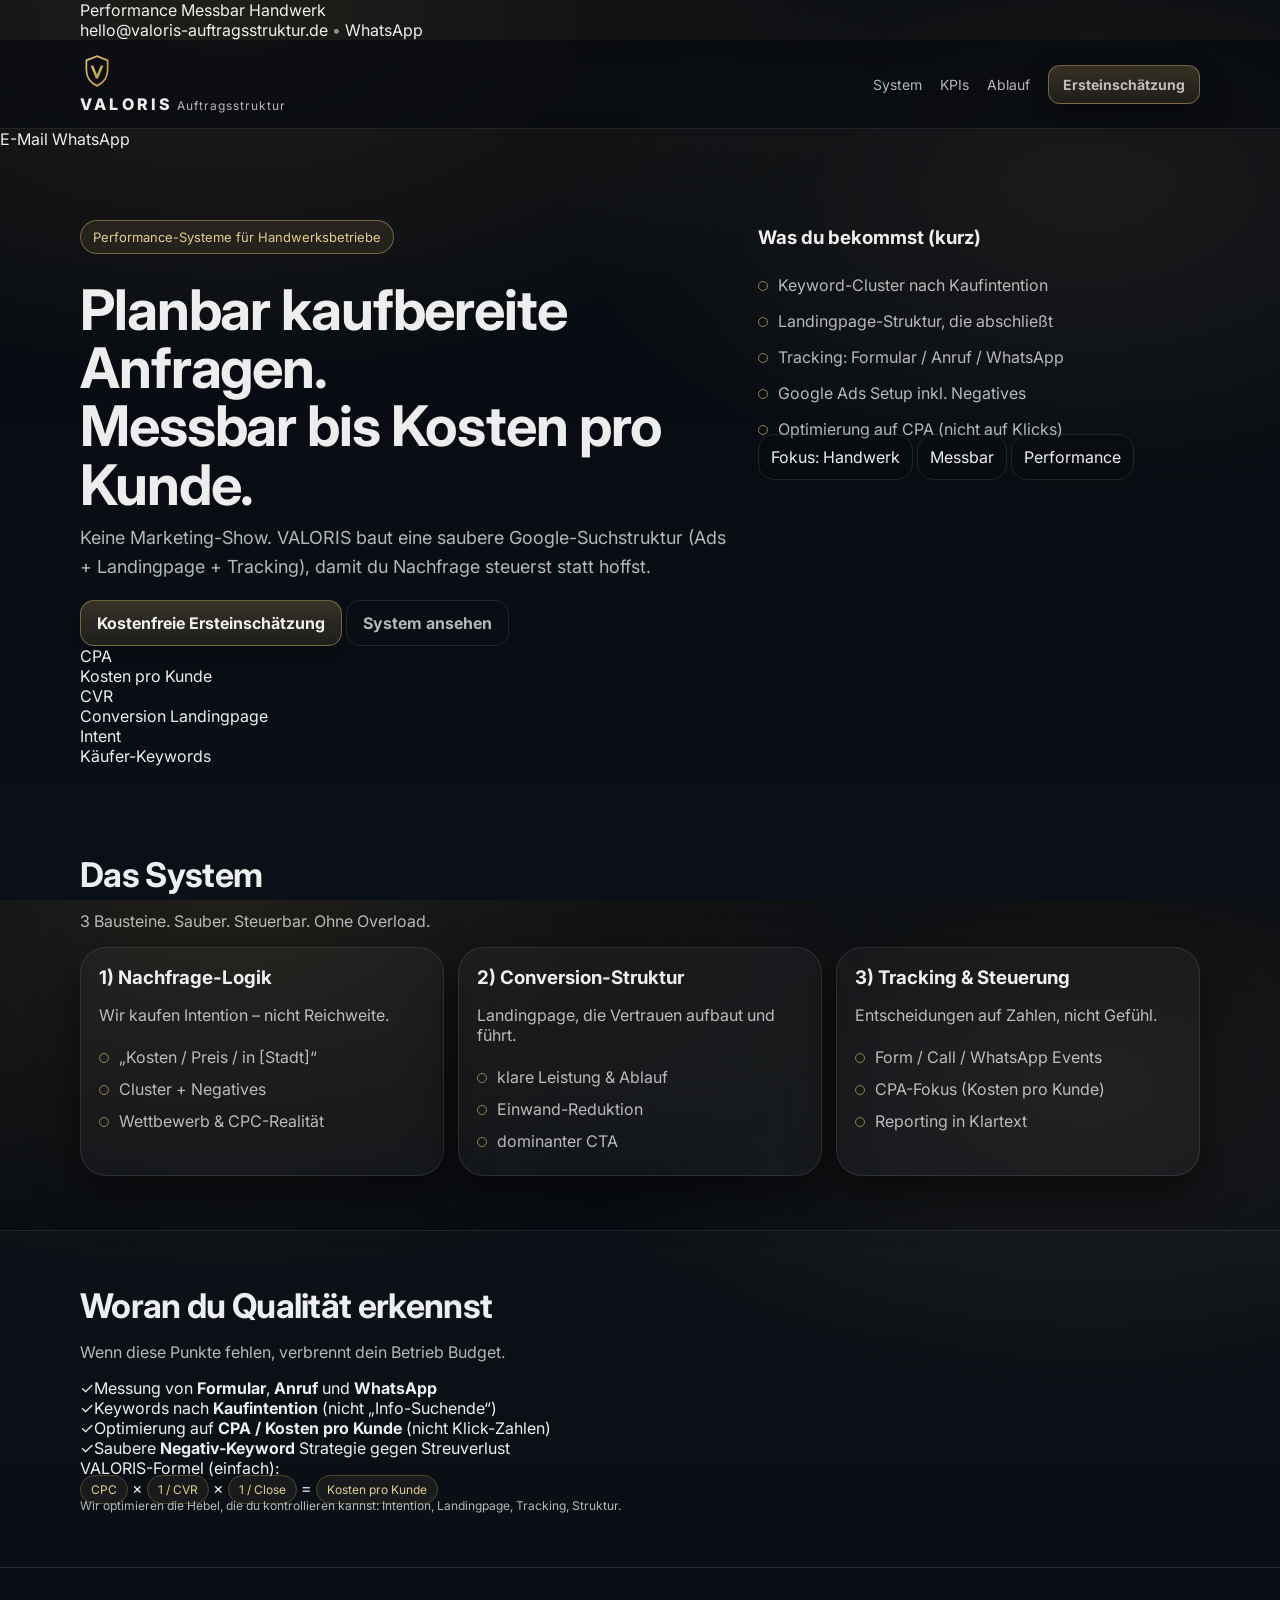
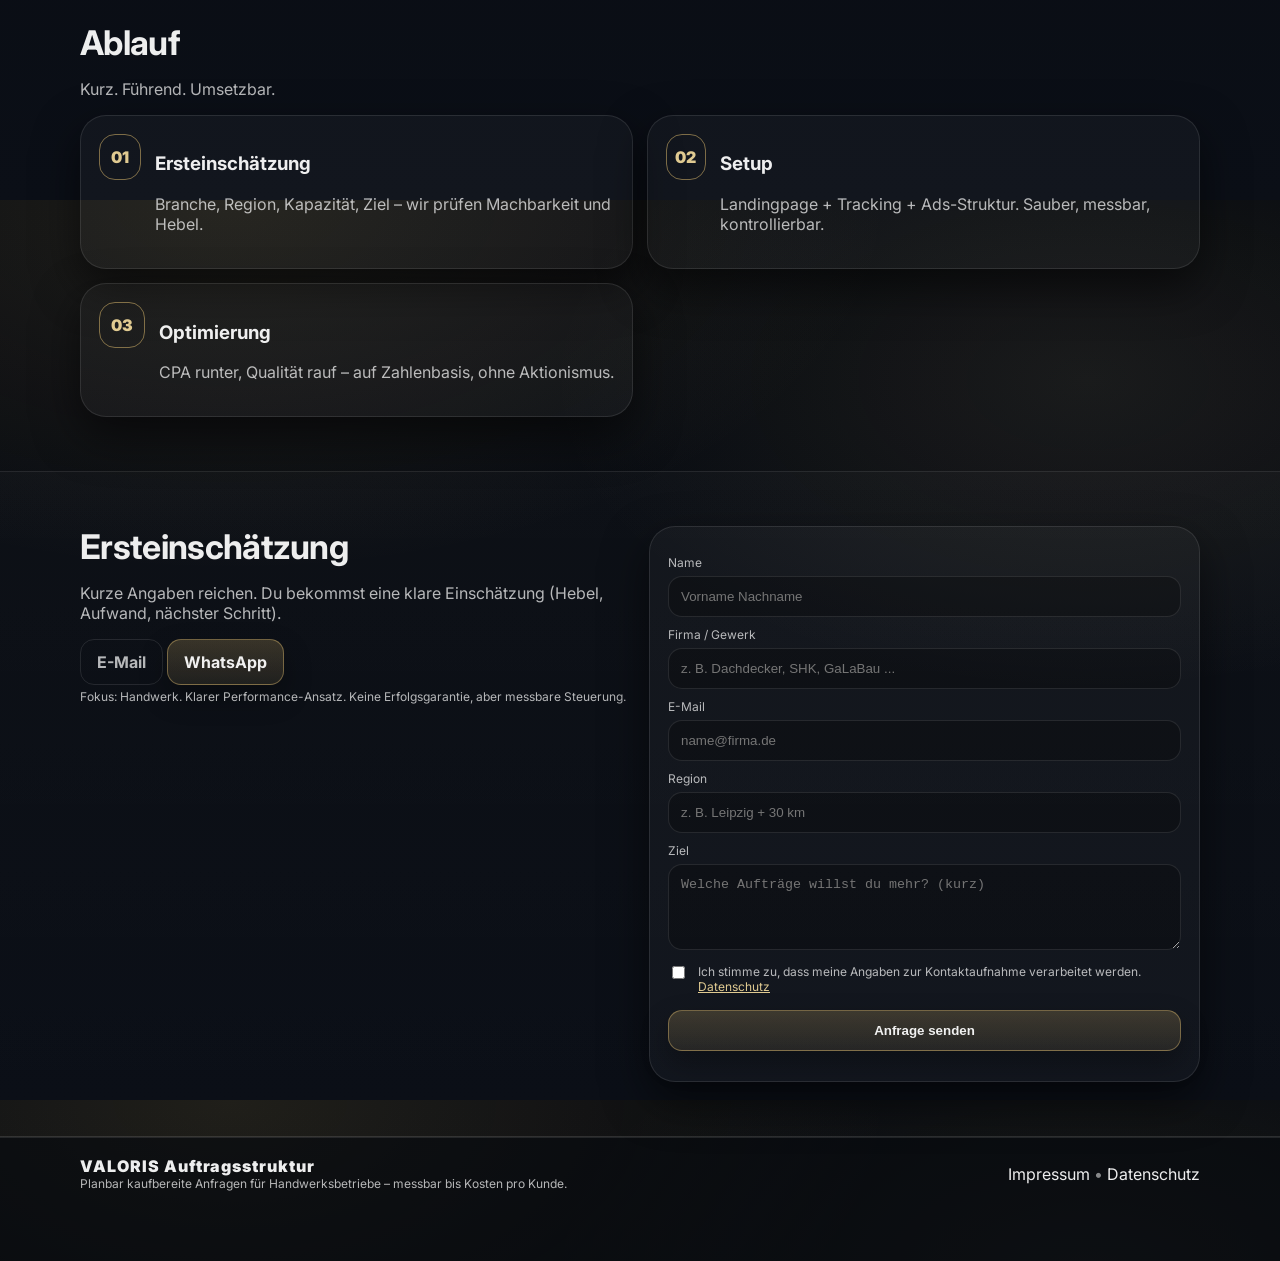
==== index.html @ c8e7df6e "Update index.html" ====
<!doctype html>
<html lang="de">
<head>
  <meta charset="utf-8" />
  <meta name="viewport" content="width=device-width,initial-scale=1" />

  <title>VALORIS Auftragsstruktur | Planbar kaufbereite Anfragen für Handwerksbetriebe</title>
  <meta name="description" content="VALORIS baut Performance-Systeme für Handwerksbetriebe: kaufbereite Anfragen planbar über Google-Suche – messbar bis Kosten pro Kunde." />

  <meta property="og:title" content="VALORIS Auftragsstruktur" />
  <meta property="og:description" content="Planbar kaufbereite Anfragen für Handwerksbetriebe – messbar bis Kosten pro Kunde." />
  <meta property="og:type" content="website" />

  <link rel="preconnect" href="https://fonts.googleapis.com">
  <link rel="preconnect" href="https://fonts.gstatic.com" crossorigin>
  <link href="https://fonts.googleapis.com/css2?family=Inter:wght@300;400;500;600;700;800&display=swap" rel="stylesheet">
  <link rel="stylesheet" href="styles.css" />
</head>

<body>
  <!-- Topline (minimal, seriös) -->
  <div class="topline">
    <div class="container topline__inner">
      <div class="topline__left">
        <span class="pill">Performance</span>
        <span class="pill">Messbar</span>
        <span class="pill">Handwerk</span>
      </div>
      <div class="topline__right">
        <a class="link" href="mailto:hello@valoris-auftragsstruktur.de">hello@valoris-auftragsstruktur.de</a>
        <span class="sep">•</span>
        <a class="link" href="https://wa.me/49DEINENUMMER?text=Hallo%20VALORIS%2C%20ich%20m%C3%B6chte%20eine%20kurze%20Performance-Ersteinsch%C3%A4tzung." target="_blank" rel="noopener">WhatsApp</a>
      </div>
    </div>
  </div>

  <!-- Header -->
  <header class="header">
    <div class="container header__inner">
      <a class="brand" href="#top" aria-label="Start">
        <span class="brand__logo" aria-hidden="true">
          <!-- Inline SVG Logo (Shield + V) -->
          <svg width="34" height="34" viewBox="0 0 64 64" role="img" aria-label="VALORIS">
            <defs>
              <linearGradient id="g" x1="0" y1="0" x2="1" y2="1">
                <stop offset="0" stop-color="#E0C27A"/>
                <stop offset="1" stop-color="#B9943F"/>
              </linearGradient>
            </defs>
            <path d="M32 4 52 12v18c0 14-8 24-20 30C20 54 12 44 12 30V12L32 4z" fill="none" stroke="url(#g)" stroke-width="3.2"/>
            <path d="M20 22l10 24h4l10-24h-5l-7 17-7-17h-5z" fill="url(#g)"/>
          </svg>
        </span>
        <span class="brand__text">
          <span class="brand__name">VALORIS</span>
          <span class="brand__sub">Auftragsstruktur</span>
        </span>
      </a>

      <nav class="nav" aria-label="Hauptnavigation">
        <a href="#system">System</a>
        <a href="#kpis">KPIs</a>
        <a href="#ablauf">Ablauf</a>
        <a href="#kontakt" class="btn btn--small">Ersteinschätzung</a>
      </nav>

      <button class="burger" aria-label="Menü öffnen" aria-expanded="false">
        <span></span><span></span><span></span>
      </button>
    </div>

    <div class="mobile-nav" hidden>
      <a href="#system">System</a>
      <a href="#kpis">KPIs</a>
      <a href="#ablauf">Ablauf</a>
      <a href="#kontakt">Ersteinschätzung</a>
    </div>
  </header>

  <!-- Sticky CTA (mobile) -->
  <div class="sticky">
    <a class="sticky__btn sticky__btn--ghost" href="mailto:hello@valoris-auftragsstruktur.de">E-Mail</a>
    <a class="sticky__btn" href="https://wa.me/49DEINENUMMER?text=Hallo%20VALORIS%2C%20ich%20m%C3%B6chte%20eine%20kurze%20Performance-Ersteinsch%C3%A4tzung." target="_blank" rel="noopener">WhatsApp</a>
  </div>

  <main id="top">
    <!-- HERO (kurz, dominant) -->
    <section class="hero">
      <div class="container hero__grid">
        <div class="hero__left">
          <p class="badge">Performance-Systeme für Handwerksbetriebe</p>
          <h1>Planbar kaufbereite Anfragen.<br><span class="h1-accent">Messbar bis Kosten pro Kunde.</span></h1>
          <p class="lead">
            Keine Marketing-Show. VALORIS baut eine saubere Google-Suchstruktur (Ads + Landingpage + Tracking),
            damit du Nachfrage steuerst statt hoffst.
          </p>

          <div class="cta">
            <a class="btn" href="#kontakt">Kostenfreie Ersteinschätzung</a>
            <a class="btn btn--ghost" href="#system">System ansehen</a>
          </div>

          <div class="kpi-strip" aria-label="Key Performance Indicators">
            <div class="kpi">
              <div class="kpi__top">CPA</div>
              <div class="kpi__bottom">Kosten pro Kunde</div>
            </div>
            <div class="kpi">
              <div class="kpi__top">CVR</div>
              <div class="kpi__bottom">Conversion Landingpage</div>
            </div>
            <div class="kpi">
              <div class="kpi__top">Intent</div>
              <div class="kpi__bottom">Käufer-Keywords</div>
            </div>
          </div>
        </div>

        <aside class="hero__right">
          <div class="box">
            <h3>Was du bekommst (kurz)</h3>
            <ul class="list">
              <li><span class="dot"></span>Keyword-Cluster nach Kaufintention</li>
              <li><span class="dot"></span>Landingpage-Struktur, die abschließt</li>
              <li><span class="dot"></span>Tracking: Formular / Anruf / WhatsApp</li>
              <li><span class="dot"></span>Google Ads Setup inkl. Negatives</li>
              <li><span class="dot"></span>Optimierung auf CPA (nicht auf Klicks)</li>
            </ul>
            <div class="box__mini">
              <span class="mini">Fokus: Handwerk</span>
              <span class="mini">Messbar</span>
              <span class="mini">Performance</span>
            </div>
          </div>
        </aside>
      </div>

      <div class="glow" aria-hidden="true"></div>
    </section>

    <!-- SYSTEM (minimal: 3 Karten) -->
    <section id="system" class="section">
      <div class="container">
        <div class="head">
          <h2>Das System</h2>
          <p class="muted">3 Bausteine. Sauber. Steuerbar. Ohne Overload.</p>
        </div>

        <div class="cards">
          <article class="card">
            <h3>1) Nachfrage-Logik</h3>
            <p class="muted">Wir kaufen Intention – nicht Reichweite.</p>
            <ul class="list list--compact">
              <li><span class="dot"></span>„Kosten / Preis / in [Stadt]“</li>
              <li><span class="dot"></span>Cluster + Negatives</li>
              <li><span class="dot"></span>Wettbewerb & CPC-Realität</li>
            </ul>
          </article>

          <article class="card">
            <h3>2) Conversion-Struktur</h3>
            <p class="muted">Landingpage, die Vertrauen aufbaut und führt.</p>
            <ul class="list list--compact">
              <li><span class="dot"></span>klare Leistung & Ablauf</li>
              <li><span class="dot"></span>Einwand-Reduktion</li>
              <li><span class="dot"></span>dominanter CTA</li>
            </ul>
          </article>

          <article class="card">
            <h3>3) Tracking & Steuerung</h3>
            <p class="muted">Entscheidungen auf Zahlen, nicht Gefühl.</p>
            <ul class="list list--compact">
              <li><span class="dot"></span>Form / Call / WhatsApp Events</li>
              <li><span class="dot"></span>CPA-Fokus (Kosten pro Kunde)</li>
              <li><span class="dot"></span>Reporting in Klartext</li>
            </ul>
          </article>
        </div>
      </div>
    </section>

    <!-- KPI / BEWEIS (sehr reduziert, dafür scharf) -->
    <section id="kpis" class="section section--dark">
      <div class="container">
        <div class="head">
          <h2>Woran du Qualität erkennst</h2>
          <p class="muted">Wenn diese Punkte fehlen, verbrennt dein Betrieb Budget.</p>
        </div>

        <div class="checks">
          <div class="check"><span class="check__mark">✓</span><span>Messung von <strong>Formular</strong>, <strong>Anruf</strong> und <strong>WhatsApp</strong></span></div>
          <div class="check"><span class="check__mark">✓</span><span>Keywords nach <strong>Kaufintention</strong> (nicht „Info-Suchende“)</span></div>
          <div class="check"><span class="check__mark">✓</span><span>Optimierung auf <strong>CPA / Kosten pro Kunde</strong> (nicht Klick-Zahlen)</span></div>
          <div class="check"><span class="check__mark">✓</span><span>Saubere <strong>Negativ-Keyword</strong> Strategie gegen Streuverlust</span></div>
        </div>

        <div class="formula">
          <div class="formula__title">VALORIS-Formel (einfach):</div>
          <div class="formula__line">
            <span class="chip">CPC</span>
            <span class="op">×</span>
            <span class="chip">1 / CVR</span>
            <span class="op">×</span>
            <span class="chip">1 / Close</span>
            <span class="op">=</span>
            <span class="chip chip--gold">Kosten pro Kunde</span>
          </div>
          <div class="muted small">Wir optimieren die Hebel, die du kontrollieren kannst: Intention, Landingpage, Tracking, Struktur.</div>
        </div>
      </div>
    </section>

    <!-- ABLAUF (3 Schritte, nicht 4+) -->
    <section id="ablauf" class="section">
      <div class="container">
        <div class="head">
          <h2>Ablauf</h2>
          <p class="muted">Kurz. Führend. Umsetzbar.</p>
        </div>

        <div class="steps">
          <div class="step">
            <div class="step__nr">01</div>
            <div>
              <h3>Ersteinschätzung</h3>
              <p class="muted">Branche, Region, Kapazität, Ziel – wir prüfen Machbarkeit und Hebel.</p>
            </div>
          </div>

          <div class="step">
            <div class="step__nr">02</div>
            <div>
              <h3>Setup</h3>
              <p class="muted">Landingpage + Tracking + Ads-Struktur. Sauber, messbar, kontrollierbar.</p>
            </div>
          </div>

          <div class="step">
            <div class="step__nr">03</div>
            <div>
              <h3>Optimierung</h3>
              <p class="muted">CPA runter, Qualität rauf – auf Zahlenbasis, ohne Aktionismus.</p>
            </div>
          </div>
        </div>
      </div>
    </section>

    <!-- KONTAKT (Netlify Forms, minimal) -->
    <section id="kontakt" class="section section--dark">
      <div class="container">
        <div class="contact">
          <div class="contact__left">
            <h2>Ersteinschätzung</h2>
            <p class="muted">
              Kurze Angaben reichen. Du bekommst eine klare Einschätzung (Hebel, Aufwand, nächster Schritt).
            </p>

            <div class="contact__cta">
              <a class="btn btn--ghost" href="mailto:hello@valoris-auftragsstruktur.de">E-Mail</a>
              <a class="btn" href="https://wa.me/49DEINENUMMER?text=Hallo%20VALORIS%2C%20ich%20m%C3%B6chte%20eine%20kurze%20Performance-Ersteinsch%C3%A4tzung." target="_blank" rel="noopener">WhatsApp</a>
            </div>

            <div class="note">
              <span class="note__dot"></span>
              <span class="muted small">Fokus: Handwerk. Klarer Performance-Ansatz. Keine Erfolgsgarantie, aber messbare Steuerung.</span>
            </div>
          </div>

          <form class="form"
                name="ersteinschaetzung"
                method="POST"
                data-netlify="true"
                netlify-honeypot="bot-field"
                action="/thanks.html">

            <input type="hidden" name="form-name" value="ersteinschaetzung" />
            <p class="hidden">
              <label>Don’t fill this out: <input name="bot-field" /></label>
            </p>

            <label>
              <span>Name</span>
              <input name="name" autocomplete="name" required placeholder="Vorname Nachname" />
            </label>

            <label>
              <span>Firma / Gewerk</span>
              <input name="company" required placeholder="z. B. Dachdecker, SHK, GaLaBau ..." />
            </label>

            <label>
              <span>E-Mail</span>
              <input name="email" type="email" autocomplete="email" required placeholder="name@firma.de" />
            </label>

            <label>
              <span>Region</span>
              <input name="region" required placeholder="z. B. Leipzig + 30 km" />
            </label>

            <label>
              <span>Ziel</span>
              <textarea name="message" rows="4" required placeholder="Welche Aufträge willst du mehr? (kurz)"></textarea>
            </label>

            <label class="consent">
              <input type="checkbox" required />
              <span>
                Ich stimme zu, dass meine Angaben zur Kontaktaufnahme verarbeitet werden.
                <a href="/datenschutz.html">Datenschutz</a>
              </span>
            </label>

            <button class="btn btn--full" type="submit">Anfrage senden</button>
            <p class="muted small" id="formStatus" aria-live="polite"></p>
          </form>
        </div>
      </div>
    </section>
  </main>

  <footer class="footer">
    <div class="container footer__inner">
      <div>
        <div class="footer__brand">VALORIS Auftragsstruktur</div>
        <div class="muted small">Planbar kaufbereite Anfragen für Handwerksbetriebe – messbar bis Kosten pro Kunde.</div>
      </div>
      <div class="footer__links">
        <a href="/impressum.html">Impressum</a>
        <span class="sep">•</span>
        <a href="/datenschutz.html">Datenschutz</a>
      </div>
    </div>
  </footer>

  <script src="script.js"></script>
</body>
</html>
---- styles.css ----
:root{
  --bg:#070a0f;
  --bg2:#0b0f17;
  --card:#0f1622;
  --line:rgba(255,255,255,.10);
  --text:rgba(255,255,255,.93);
  --muted:rgba(255,255,255,.70);

  --gold:#d6b46a;
  --gold2:#f2da9b;

  --shadow: 0 18px 45px rgba(0,0,0,.55);
  --radius: 18px;
  --radius2: 26px;
}

*{box-sizing:border-box}
html,body{height:100%}
body{
  margin:0;
  font-family:Inter,system-ui,-apple-system,Segoe UI,Roboto,Arial,sans-serif;
  background:
    radial-gradient(1100px 620px at 18% 0%, rgba(214,180,106,.12), transparent 60%),
    radial-gradient(900px 520px at 85% 20%, rgba(242,218,155,.08), transparent 60%),
    linear-gradient(180deg, var(--bg), var(--bg2));
  color:var(--text);
}

a{color:inherit;text-decoration:none}
.container{width:min(1120px, 92%); margin:0 auto}
.sep{opacity:.55}

/* Topbar */
.topbar{
  border-bottom:1px solid var(--line);
  background: rgba(0,0,0,.25);
}
.topbar__inner{
  display:flex; align-items:center; justify-content:space-between;
  padding:10px 0;
  gap:12px;
}
.topbar__left{display:flex; gap:8px; flex-wrap:wrap}
.topbar__pill{
  border:1px solid rgba(214,180,106,.35);
  background: rgba(214,180,106,.08);
  color: rgba(242,218,155,.92);
  padding:6px 10px;
  border-radius:999px;
  font-size:12px;
}
.topbar__right{display:flex; gap:10px; align-items:center; color:var(--muted); font-size:13px}
.topbar__link:hover{color:var(--text)}

/* Header */
.header{
  position:sticky; top:0; z-index:60;
  background: rgba(7,10,15,.68);
  backdrop-filter: blur(10px);
  border-bottom:1px solid var(--line);
}
.header__inner{
  display:flex; align-items:center; justify-content:space-between;
  padding:14px 0;
}
.brand{display:flex; flex-direction:column; gap:2px}
.brand__name{letter-spacing:.20em; font-weight:800}
.brand__sub{font-size:12px; color:var(--muted); letter-spacing:.08em}

.nav{display:flex; gap:18px; align-items:center}
.nav a{font-size:14px; color:var(--muted)}
.nav a:hover{color:var(--text)}

.burger{
  display:none;
  width:42px; height:40px;
  border:1px solid var(--line);
  background:transparent;
  border-radius:12px;
  padding:10px;
}
.burger span{
  display:block; height:2px; width:100%;
  background:rgba(255,255,255,.75);
  margin:5px 0;
}
.mobile-nav{
  border-top:1px solid var(--line);
  padding:10px 0;
}
.mobile-nav a{
  display:block;
  padding:12px 4%;
  color:var(--muted);
}

/* Buttons */
.btn{
  display:inline-flex; align-items:center; justify-content:center;
  padding:12px 16px;
  border-radius:14px;
  border:1px solid rgba(214,180,106,.45);
  background: linear-gradient(180deg, rgba(214,180,106,.22), rgba(214,180,106,.10));
  color:var(--text);
  box-shadow: 0 12px 28px rgba(0,0,0,.30);
  font-weight:700;
}
.btn:hover{transform: translateY(-1px)}
.btn--ghost{
  border:1px solid var(--line);
  background:transparent;
  box-shadow:none;
  color:var(--muted);
}
.btn--small{padding:10px 14px; border-radius:12px}
.btn--full{width:100%}

/* Sticky CTA (mobile) */
.sticky-cta{
  position:fixed;
  left:0; right:0; bottom:0;
  z-index:70;
  padding:10px 14px;
  display:none;
  gap:10px;
  background: rgba(7,10,15,.72);
  backdrop-filter: blur(10px);
  border-top:1px solid var(--line);
}
.sticky-cta__btn{
  flex:1;
  border-radius:14px;
  padding:12px 12px;
  border:1px solid rgba(214,180,106,.45);
  background: linear-gradient(180deg, rgba(214,180,106,.22), rgba(214,180,106,.10));
  font-weight:800;
  text-align:center;
}
.sticky-cta__btn--ghost{
  border:1px solid var(--line);
  background: transparent;
  color: var(--muted);
}

/* Hero */
.hero{
  padding:58px 0 34px;
  position:relative;
  overflow:hidden;
}
.hero__grid{
  display:grid;
  grid-template-columns: 1.25fr .85fr;
  gap:28px;
  align-items:stretch;
}
.badge{
  display:inline-flex;
  border:1px solid rgba(214,180,106,.45);
  background: rgba(214,180,106,.10);
  padding:8px 12px;
  border-radius:999px;
  color:rgba(242,218,155,.92);
  font-size:13px;
}
h1{
  margin:14px 0 10px;
  font-size: clamp(34px, 4.4vw, 56px);
  line-height:1.04;
  letter-spacing:-0.02em;
}
.lead{
  margin:0 0 18px;
  font-size:18px;
  line-height:1.6;
  color:var(--muted);
}
.hero__cta{display:flex; gap:12px; flex-wrap:wrap; margin:18px 0 20px}

.metrics{
  display:flex; gap:12px; flex-wrap:wrap;
  margin-top:14px;
}
.metric{
  border:1px solid var(--line);
  border-radius:16px;
  padding:10px 12px;
  background: rgba(255,255,255,.03);
  min-width:190px;
}
.metric__kpi{
  display:inline-flex;
  align-items:center;
  justify-content:center;
  border:1px solid rgba(214,180,106,.55);
  border-radius:10px;
  padding:4px 10px;
  color:rgba(242,218,155,.92);
  font-weight:800;
  font-size:12px;
}
.metric__label{margin-top:8px; font-size:13px; color:var(--muted)}

.quote{
  margin-top:18px;
  border:1px solid rgba(214,180,106,.22);
  background: rgba(214,180,106,.06);
  border-radius:18px;
  padding:14px 14px 14px 16px;
  display:flex;
  gap:10px;
}
.quote__mark{
  font-weight:900;
  color: rgba(242,218,155,.92);
  font-size:28px;
  line-height:1;
}
.quote__text{
  color: rgba(255,255,255,.78);
  line-height:1.55;
  font-size:14px;
}

.hero__glow{
  position:absolute;
  inset:auto -25% -40% -25%;
  height:460px;
  background: radial-gradient(closest-side, rgba(214,180,106,.18), transparent 70%);
  filter: blur(12px);
}

/* Sections */
.section{padding:54px 0}
.section--dark{
  background: linear-gradient(180deg, rgba(255,255,255,.02), rgba(255,255,255,.00));
  border-top:1px solid var(--line);
  border-bottom:1px solid var(--line);
}
.section__head{margin-bottom:22px}
h2{
  margin:0 0 8px;
  font-size: clamp(26px, 3vw, 34px);
  letter-spacing:-0.02em;
}
.muted{color:var(--muted)}
.small{font-size:12px}
.hidden{display:none}

.split{
  display:grid;
  grid-template-columns: 1.1fr .9fr;
  gap:22px;
  align-items:start;
}
.panel{
  border:1px solid var(--line);
  border-radius:var(--radius2);
  background: rgba(255,255,255,.03);
  padding:18px;
  box-shadow: var(--shadow);
}
.mini-grid{display:grid; grid-template-columns:repeat(3,1fr); gap:10px; margin-top:14px}
.mini{
  border:1px solid var(--line);
  border-radius:16px;
  padding:12px;
  background: rgba(0,0,0,.18);
}
.mini__title{font-weight:900; color:rgba(242,218,155,.92); font-size:13px}
.mini__text{color:var(--muted); font-size:12px; margin-top:6px}

.bullets{margin-top:18px; display:grid; gap:10px}
.bullet{
  display:flex; gap:10px; align-items:center;
  border:1px solid var(--line);
  border-radius:16px;
  padding:12px;
  background: rgba(255,255,255,.03);
}
.bullet__icon{
  width:34px; height:34px; border-radius:14px;
  display:flex; align-items:center; justify-content:center;
  border:1px solid rgba(214,180,106,.55);
  color: rgba(242,218,155,.92);
  font-weight:900;
  font-size:12px;
}

/* Cards */
.cards{
  display:grid;
  grid-template-columns: repeat(3, 1fr);
  gap:14px;
}
.card{
  border:1px solid var(--line);
  border-radius:var(--radius2);
  background: rgba(255,255,255,.03);
  padding:18px;
  box-shadow: var(--shadow);
}
.card--lift:hover{transform: translateY(-2px)}
.card--tight{padding:18px}
.card h3{margin:0 0 10px}
.card__meta{display:flex; gap:8px; flex-wrap:wrap; margin-top:14px}
.tag{
  border:1px solid rgba(214,180,106,.30);
  background: rgba(214,180,106,.08);
  color:rgba(242,218,155,.92);
  padding:6px 10px;
  border-radius:999px;
  font-size:12px;
}
.mini-cta{margin-top:14px}

/* Lists */
.list{list-style:none; padding:0; margin:12px 0 0}
.list li{display:flex; gap:10px; align-items:flex-start; padding:8px 0; color:var(--muted)}
.list--compact li{padding:6px 0}
.dot{
  width:10px; height:10px; border-radius:999px;
  border:1px solid rgba(214,180,106,.65);
  margin-top:6px; flex:0 0 10px;
}

/* Proof */
.proof-grid{
  display:grid;
  grid-template-columns: repeat(3, 1fr);
  gap:14px;
}
.proof{
  border:1px solid var(--line);
  border-radius:var(--radius2);
  padding:18px;
  background: rgba(255,255,255,.03);
  box-shadow: var(--shadow);
}
.proof__chips{display:flex; gap:8px; flex-wrap:wrap; margin-top:12px}
.chip{
  border:1px solid rgba(214,180,106,.28);
  background: rgba(214,180,106,.07);
  color: rgba(242,218,155,.92);
  padding:6px 10px;
  border-radius:999px;
  font-size:12px;
}

/* Case */
.case{
  margin-top:14px;
  border:1px solid var(--line);
  border-radius:var(--radius2);
  background: rgba(0,0,0,.18);
  padding:18px;
  display:grid;
  grid-template-columns: 1.2fr .8fr;
  gap:16px;
}
.case__right{display:grid; gap:10px}
.case__stat{
  border:1px solid var(--line);
  border-radius:18px;
  padding:12px;
  background: rgba(255,255,255,.03);
}
.case__k{font-size:12px; color:var(--muted)}
.case__v{font-weight:900; margin-top:6px}
.case__t{font-size:12px; color:var(--muted); margin-top:6px}

/* Steps */
.steps{display:grid; grid-template-columns: repeat(2, 1fr); gap:14px}
.step{
  border:1px solid var(--line);
  border-radius:var(--radius2);
  background: rgba(255,255,255,.03);
  padding:18px;
  box-shadow: var(--shadow);
  display:flex; gap:14px;
}
.step__nr{
  width:46px; height:46px; border-radius:16px;
  border:1px solid rgba(214,180,106,.55);
  display:flex; align-items:center; justify-content:center;
  color:rgba(242,218,155,.92);
  font-weight:900;
}
.step__body h3{margin:0 0 6px}
.step__body p{margin:0}

/* Contact */
.contact{
  display:grid;
  grid-template-columns: 1fr 1fr;
  gap:18px;
  align-items:start;
}
.contact__actions{display:flex; gap:10px; flex-wrap:wrap; margin:12px 0 6px}
.contact__meta{display:grid; grid-template-columns: 1fr 1fr; gap:12px; margin-top:14px}
.meta{
  border:1px solid var(--line);
  border-radius:16px;
  padding:12px;
  background: rgba(0,0,0,.18);
}
.meta__k{font-size:12px; color:var(--muted)}
.meta__v{font-weight:900; margin-top:6px}

/* Form */
.form{
  border:1px solid var(--line);
  border-radius:var(--radius2);
  background: rgba(255,255,255,.03);
  padding:18px;
  box-shadow: var(--shadow);
}
.form__row{
  display:grid;
  grid-template-columns: 1fr 1fr;
  gap:12px;
}
label{display:block; margin:10px 0}
label span{display:block; font-size:12px; color:var(--muted); margin:0 0 6px}
input, textarea{
  width:100%;
  padding:12px 12px;
  border-radius:14px;
  border:1px solid var(--line);
  background: rgba(0,0,0,.25);
  color:var(--text);
  outline:none;
}
input:focus, textarea:focus{
  border-color: rgba(214,180,106,.55);
  box-shadow: 0 0 0 3px rgba(214,180,106,.12);
}
.consent{display:flex; gap:10px; align-items:flex-start}
.consent input{width:auto; margin-top:2px}
.consent a{color: rgba(242,218,155,.92); text-decoration:underline}

/* Footer */
.footer{
  border-top:1px solid var(--line);
  padding:18px 0 70px; /* room for sticky cta */
  background: rgba(7,10,15,.65);
}
.footer__inner{
  display:flex; align-items:center; justify-content:space-between;
  gap:14px; flex-wrap:wrap;
}
.footer__brand{font-weight:900; letter-spacing:.06em}
.footer__note{font-size:12px; color:var(--muted); margin-top:4px}
.footer__right{display:flex; gap:10px; align-items:center; color:var(--muted); font-size:13px}
.footer__right a:hover{color:var(--text)}

/* Responsive */
@media (max-width: 900px){
  .hero__grid{grid-template-columns:1fr; }
  .split{grid-template-columns:1fr}
  .cards{grid-template-columns:1fr}
  .proof-grid{grid-template-columns:1fr}
  .case{grid-template-columns:1fr}
  .steps{grid-template-columns:1fr}
  .contact{grid-template-columns:1fr}
}
@media (max-width: 740px){
  .nav{display:none}
  .burger{display:block}
  .form__row{grid-template-columns:1fr}
  .mini-grid{grid-template-columns:1fr}
  .sticky-cta{display:flex}
}
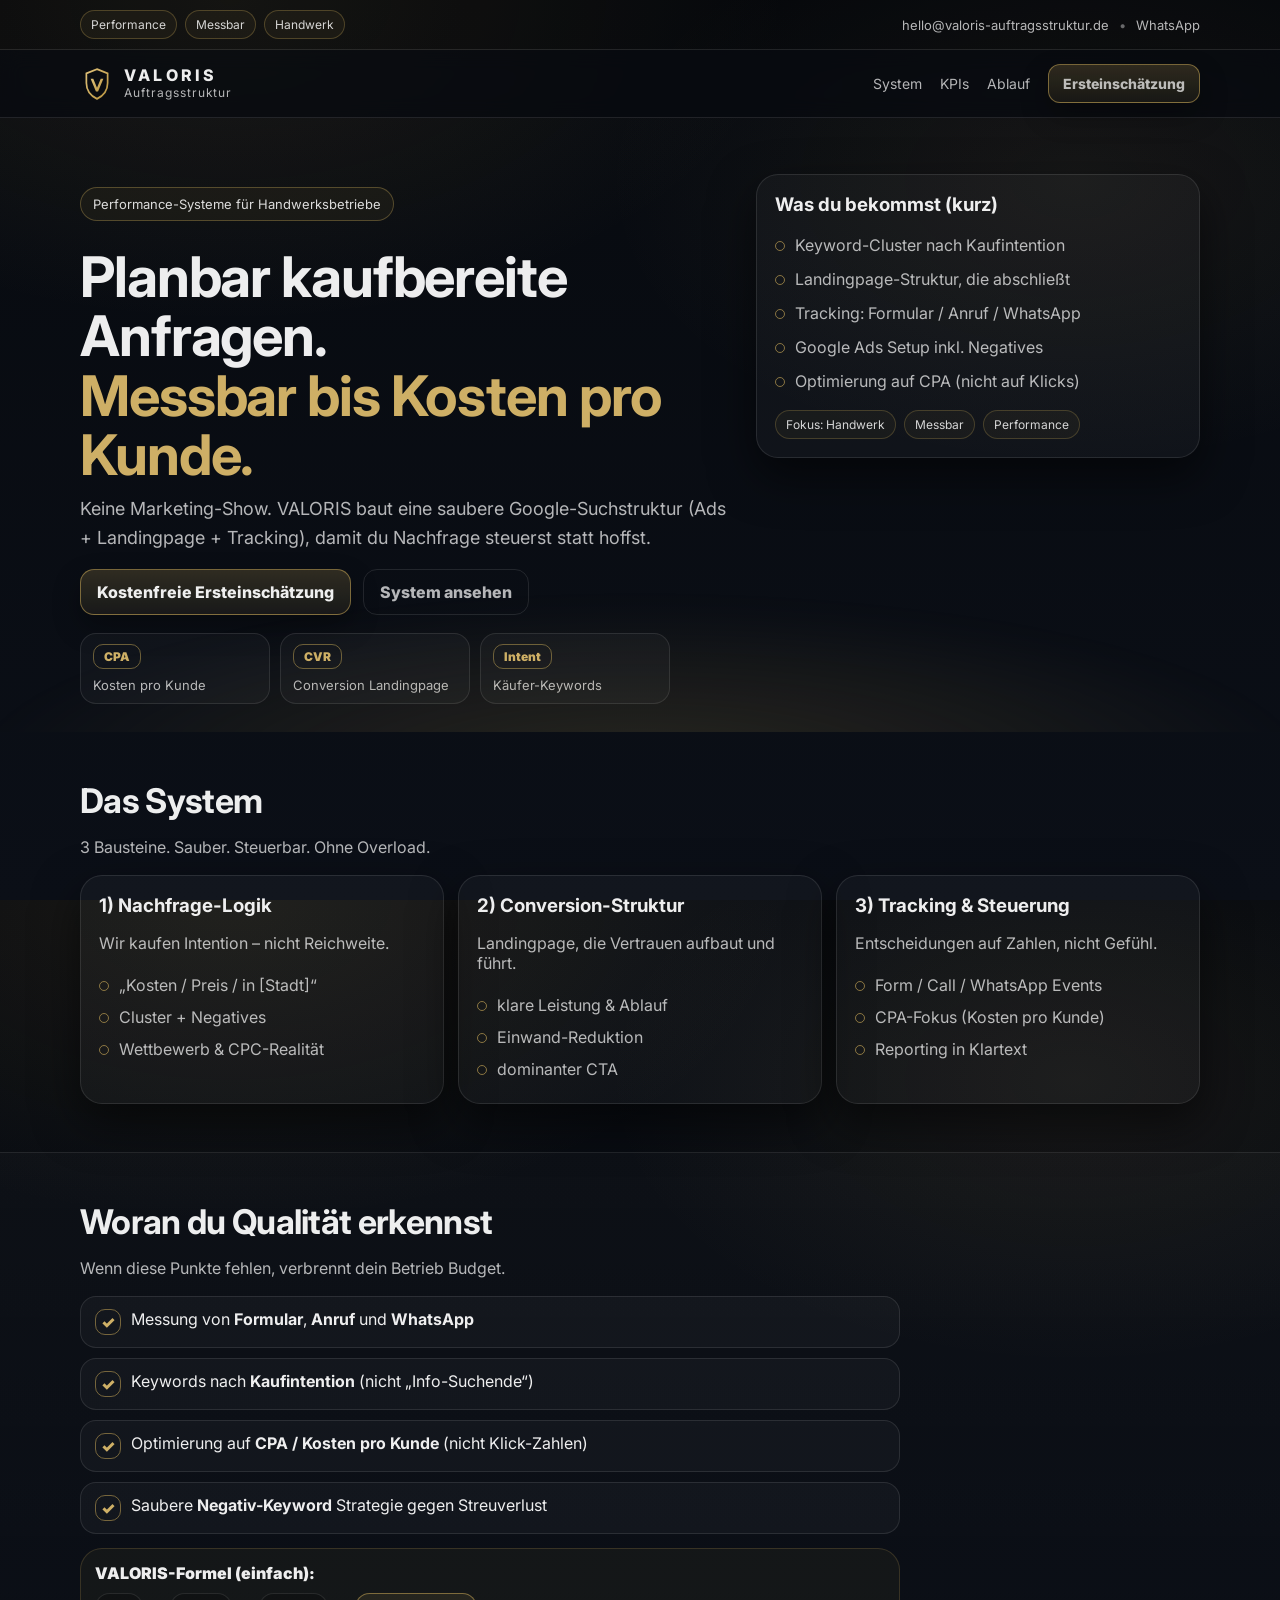
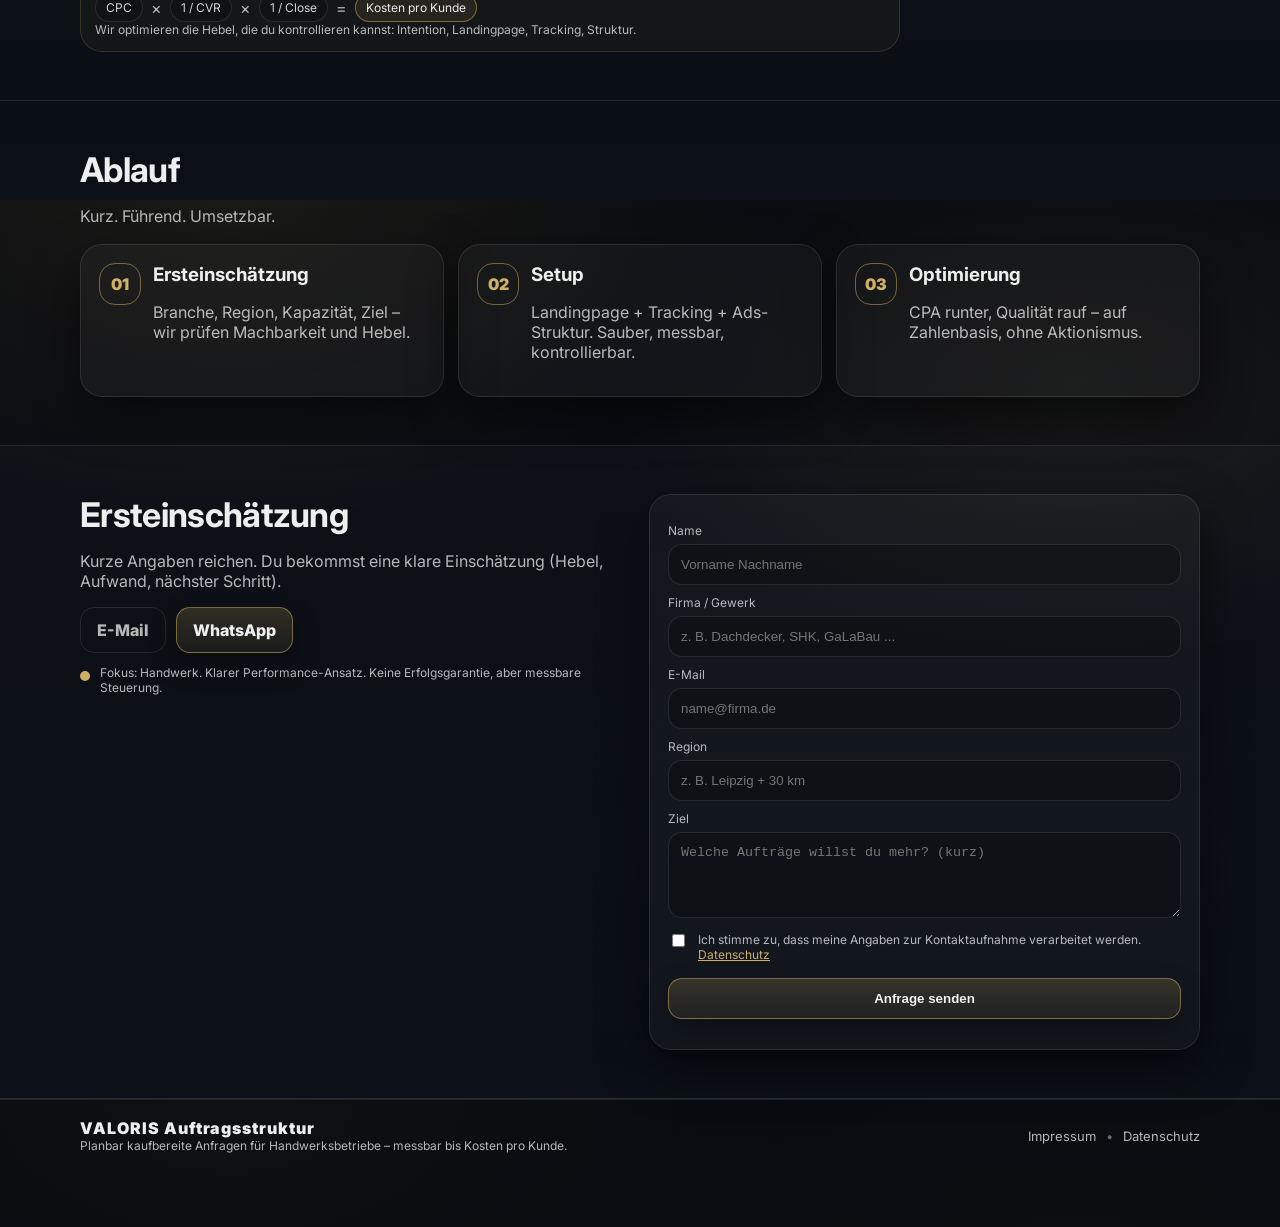
==== commit 4ea8b087: "Update index.html" ====
--- a/index.html
+++ b/index.html
@@ -29,7 +29,7 @@
       <div class="topline__right">
         <a class="link" href="mailto:hello@valoris-auftragsstruktur.de">hello@valoris-auftragsstruktur.de</a>
         <span class="sep">•</span>
-        <a class="link" href="https://wa.me/49DEINENUMMER?text=Hallo%20VALORIS%2C%20ich%20m%C3%B6chte%20eine%20kurze%20Performance-Ersteinsch%C3%A4tzung." target="_blank" rel="noopener">WhatsApp</a>
+        <a class="link" href="https://wa.me/4915254190819?text=Hallo%20VALORIS%2C%20ich%20m%C3%B6chte%20eine%20kurze%20Performance-Ersteinsch%C3%A4tzung." target="_blank" rel="noopener">WhatsApp</a>
       </div>
     </div>
   </div>
@@ -80,7 +80,7 @@
   <!-- Sticky CTA (mobile) -->
   <div class="sticky">
     <a class="sticky__btn sticky__btn--ghost" href="mailto:hello@valoris-auftragsstruktur.de">E-Mail</a>
-    <a class="sticky__btn" href="https://wa.me/49DEINENUMMER?text=Hallo%20VALORIS%2C%20ich%20m%C3%B6chte%20eine%20kurze%20Performance-Ersteinsch%C3%A4tzung." target="_blank" rel="noopener">WhatsApp</a>
+    <a class="sticky__btn" href="https://wa.me/4915254190819?text=Hallo%20VALORIS%2C%20ich%20m%C3%B6chte%20eine%20kurze%20Performance-Ersteinsch%C3%A4tzung." target="_blank" rel="noopener">WhatsApp</a>
   </div>
 
   <main id="top">
@@ -259,7 +259,7 @@
 
             <div class="contact__cta">
               <a class="btn btn--ghost" href="mailto:hello@valoris-auftragsstruktur.de">E-Mail</a>
-              <a class="btn" href="https://wa.me/49DEINENUMMER?text=Hallo%20VALORIS%2C%20ich%20m%C3%B6chte%20eine%20kurze%20Performance-Ersteinsch%C3%A4tzung." target="_blank" rel="noopener">WhatsApp</a>
+              <a class="btn" href="https://wa.me/4915254190819?text=Hallo%20VALORIS%2C%20ich%20m%C3%B6chte%20eine%20kurze%20Performance-Ersteinsch%C3%A4tzung." target="_blank" rel="noopener">WhatsApp</a>
             </div>
 
             <div class="note">
--- a/styles.css
+++ b/styles.css
@@ -1,17 +1,18 @@
 :root{
-  --bg:#070a0f;
-  --bg2:#0b0f17;
-  --card:#0f1622;
+  --bg:#070A0F;
+  --bg2:#0B0F17;
+  --panel:#0E141F;
   --line:rgba(255,255,255,.10);
+
   --text:rgba(255,255,255,.93);
   --muted:rgba(255,255,255,.70);
 
-  --gold:#d6b46a;
-  --gold2:#f2da9b;
-
-  --shadow: 0 18px 45px rgba(0,0,0,.55);
-  --radius: 18px;
-  --radius2: 26px;
+  --gold:#C6A756;
+  --gold2:#D9B86A;
+
+  --shadow: 0 18px 46px rgba(0,0,0,.55);
+  --r1:16px;
+  --r2:22px;
 }
 
 *{box-sizing:border-box}
@@ -19,38 +20,40 @@
 body{
   margin:0;
   font-family:Inter,system-ui,-apple-system,Segoe UI,Roboto,Arial,sans-serif;
+  color:var(--text);
   background:
-    radial-gradient(1100px 620px at 18% 0%, rgba(214,180,106,.12), transparent 60%),
-    radial-gradient(900px 520px at 85% 20%, rgba(242,218,155,.08), transparent 60%),
+    radial-gradient(900px 520px at 18% 0%, rgba(198,167,86,.10), transparent 62%),
+    radial-gradient(760px 460px at 84% 20%, rgba(217,184,106,.07), transparent 62%),
     linear-gradient(180deg, var(--bg), var(--bg2));
-  color:var(--text);
 }
 
 a{color:inherit;text-decoration:none}
-.container{width:min(1120px, 92%); margin:0 auto}
+.container{width:min(1120px,92%); margin:0 auto}
 .sep{opacity:.55}
-
-/* Topbar */
-.topbar{
+.muted{color:var(--muted)}
+.small{font-size:12px}
+.hidden{display:none}
+
+/* Topline */
+.topline{
   border-bottom:1px solid var(--line);
-  background: rgba(0,0,0,.25);
-}
-.topbar__inner{
+  background: rgba(0,0,0,.24);
+}
+.topline__inner{
   display:flex; align-items:center; justify-content:space-between;
-  padding:10px 0;
-  gap:12px;
-}
-.topbar__left{display:flex; gap:8px; flex-wrap:wrap}
-.topbar__pill{
-  border:1px solid rgba(214,180,106,.35);
-  background: rgba(214,180,106,.08);
-  color: rgba(242,218,155,.92);
+  padding:10px 0; gap:12px;
+}
+.topline__left{display:flex; gap:8px; flex-wrap:wrap}
+.pill{
+  border:1px solid rgba(198,167,86,.30);
+  background: rgba(198,167,86,.06);
+  color: rgba(255,255,255,.82);
   padding:6px 10px;
   border-radius:999px;
   font-size:12px;
 }
-.topbar__right{display:flex; gap:10px; align-items:center; color:var(--muted); font-size:13px}
-.topbar__link:hover{color:var(--text)}
+.topline__right{display:flex; gap:10px; align-items:center; font-size:13px; color:var(--muted)}
+.link:hover{color:var(--text)}
 
 /* Header */
 .header{
@@ -63,9 +66,19 @@
   display:flex; align-items:center; justify-content:space-between;
   padding:14px 0;
 }
-.brand{display:flex; flex-direction:column; gap:2px}
-.brand__name{letter-spacing:.20em; font-weight:800}
-.brand__sub{font-size:12px; color:var(--muted); letter-spacing:.08em}
+.brand{display:flex; align-items:center; gap:10px}
+.brand__text{display:flex; flex-direction:column; gap:2px}
+.brand__name{
+  letter-spacing:.20em;
+  font-weight:800;
+  line-height:1;
+}
+.brand__sub{
+  font-size:12px;
+  color:var(--muted);
+  letter-spacing:.08em;
+}
+.brand__logo svg{display:block}
 
 .nav{display:flex; gap:18px; align-items:center}
 .nav a{font-size:14px; color:var(--muted)}
@@ -99,13 +112,13 @@
   display:inline-flex; align-items:center; justify-content:center;
   padding:12px 16px;
   border-radius:14px;
-  border:1px solid rgba(214,180,106,.45);
-  background: linear-gradient(180deg, rgba(214,180,106,.22), rgba(214,180,106,.10));
+  border:1px solid rgba(198,167,86,.55);
+  background: linear-gradient(180deg, rgba(198,167,86,.20), rgba(198,167,86,.08));
   color:var(--text);
+  font-weight:800;
   box-shadow: 0 12px 28px rgba(0,0,0,.30);
-  font-weight:700;
-}
-.btn:hover{transform: translateY(-1px)}
+}
+.btn:hover{transform:translateY(-1px)}
 .btn--ghost{
   border:1px solid var(--line);
   background:transparent;
@@ -116,7 +129,7 @@
 .btn--full{width:100%}
 
 /* Sticky CTA (mobile) */
-.sticky-cta{
+.sticky{
   position:fixed;
   left:0; right:0; bottom:0;
   z-index:70;
@@ -127,164 +140,120 @@
   backdrop-filter: blur(10px);
   border-top:1px solid var(--line);
 }
-.sticky-cta__btn{
+.sticky__btn{
   flex:1;
   border-radius:14px;
-  padding:12px 12px;
-  border:1px solid rgba(214,180,106,.45);
-  background: linear-gradient(180deg, rgba(214,180,106,.22), rgba(214,180,106,.10));
-  font-weight:800;
+  padding:12px;
   text-align:center;
-}
-.sticky-cta__btn--ghost{
-  border:1px solid var(--line);
-  background: transparent;
-  color: var(--muted);
+  font-weight:900;
+  border:1px solid rgba(198,167,86,.55);
+  background: linear-gradient(180deg, rgba(198,167,86,.20), rgba(198,167,86,.08));
+}
+.sticky__btn--ghost{
+  border:1px solid var(--line);
+  background:transparent;
+  color:var(--muted);
 }
 
 /* Hero */
 .hero{
-  padding:58px 0 34px;
+  padding:56px 0 28px;
   position:relative;
   overflow:hidden;
 }
 .hero__grid{
   display:grid;
   grid-template-columns: 1.25fr .85fr;
-  gap:28px;
+  gap:24px;
   align-items:stretch;
 }
 .badge{
   display:inline-flex;
-  border:1px solid rgba(214,180,106,.45);
-  background: rgba(214,180,106,.10);
+  border:1px solid rgba(198,167,86,.35);
+  background: rgba(198,167,86,.06);
   padding:8px 12px;
   border-radius:999px;
-  color:rgba(242,218,155,.92);
   font-size:13px;
+  color: rgba(255,255,255,.85);
 }
 h1{
   margin:14px 0 10px;
   font-size: clamp(34px, 4.4vw, 56px);
-  line-height:1.04;
+  line-height:1.06;
   letter-spacing:-0.02em;
 }
+.h1-accent{
+  color: rgba(217,184,106,.95);
+}
 .lead{
-  margin:0 0 18px;
+  margin:0 0 16px;
   font-size:18px;
   line-height:1.6;
   color:var(--muted);
 }
-.hero__cta{display:flex; gap:12px; flex-wrap:wrap; margin:18px 0 20px}
-
-.metrics{
-  display:flex; gap:12px; flex-wrap:wrap;
-  margin-top:14px;
-}
-.metric{
-  border:1px solid var(--line);
+.cta{display:flex; gap:12px; flex-wrap:wrap; margin:16px 0 18px}
+
+/* KPI strip */
+.kpi-strip{
+  display:flex; gap:10px; flex-wrap:wrap;
+}
+.kpi{
+  border:1px solid var(--line);
+  background: rgba(255,255,255,.03);
   border-radius:16px;
   padding:10px 12px;
-  background: rgba(255,255,255,.03);
   min-width:190px;
 }
-.metric__kpi{
+.kpi__top{
   display:inline-flex;
-  align-items:center;
-  justify-content:center;
-  border:1px solid rgba(214,180,106,.55);
+  border:1px solid rgba(198,167,86,.50);
+  color: rgba(217,184,106,.95);
   border-radius:10px;
   padding:4px 10px;
-  color:rgba(242,218,155,.92);
-  font-weight:800;
+  font-weight:900;
   font-size:12px;
 }
-.metric__label{margin-top:8px; font-size:13px; color:var(--muted)}
-
-.quote{
-  margin-top:18px;
-  border:1px solid rgba(214,180,106,.22);
-  background: rgba(214,180,106,.06);
-  border-radius:18px;
-  padding:14px 14px 14px 16px;
-  display:flex;
-  gap:10px;
-}
-.quote__mark{
-  font-weight:900;
-  color: rgba(242,218,155,.92);
-  font-size:28px;
-  line-height:1;
-}
-.quote__text{
-  color: rgba(255,255,255,.78);
-  line-height:1.55;
-  font-size:14px;
-}
-
-.hero__glow{
+.kpi__bottom{margin-top:8px; font-size:13px; color:var(--muted)}
+
+/* Right box */
+.box{
+  border:1px solid var(--line);
+  background: rgba(255,255,255,.03);
+  border-radius:var(--r2);
+  padding:18px;
+  box-shadow: var(--shadow);
+}
+.box h3{margin:0 0 10px}
+.box__mini{display:flex; gap:8px; flex-wrap:wrap; margin-top:12px}
+.mini{
+  border:1px solid rgba(198,167,86,.25);
+  background: rgba(198,167,86,.05);
+  color: rgba(255,255,255,.82);
+  padding:6px 10px;
+  border-radius:999px;
+  font-size:12px;
+}
+
+.glow{
   position:absolute;
-  inset:auto -25% -40% -25%;
-  height:460px;
-  background: radial-gradient(closest-side, rgba(214,180,106,.18), transparent 70%);
+  inset:auto -25% -45% -25%;
+  height:480px;
+  background: radial-gradient(closest-side, rgba(198,167,86,.16), transparent 70%);
   filter: blur(12px);
 }
 
 /* Sections */
-.section{padding:54px 0}
+.section{padding:48px 0}
 .section--dark{
-  background: linear-gradient(180deg, rgba(255,255,255,.02), rgba(255,255,255,.00));
   border-top:1px solid var(--line);
   border-bottom:1px solid var(--line);
-}
-.section__head{margin-bottom:22px}
+  background: linear-gradient(180deg, rgba(255,255,255,.02), rgba(255,255,255,0));
+}
+.head{margin-bottom:18px}
 h2{
   margin:0 0 8px;
-  font-size: clamp(26px, 3vw, 34px);
+  font-size: clamp(24px, 2.8vw, 34px);
   letter-spacing:-0.02em;
-}
-.muted{color:var(--muted)}
-.small{font-size:12px}
-.hidden{display:none}
-
-.split{
-  display:grid;
-  grid-template-columns: 1.1fr .9fr;
-  gap:22px;
-  align-items:start;
-}
-.panel{
-  border:1px solid var(--line);
-  border-radius:var(--radius2);
-  background: rgba(255,255,255,.03);
-  padding:18px;
-  box-shadow: var(--shadow);
-}
-.mini-grid{display:grid; grid-template-columns:repeat(3,1fr); gap:10px; margin-top:14px}
-.mini{
-  border:1px solid var(--line);
-  border-radius:16px;
-  padding:12px;
-  background: rgba(0,0,0,.18);
-}
-.mini__title{font-weight:900; color:rgba(242,218,155,.92); font-size:13px}
-.mini__text{color:var(--muted); font-size:12px; margin-top:6px}
-
-.bullets{margin-top:18px; display:grid; gap:10px}
-.bullet{
-  display:flex; gap:10px; align-items:center;
-  border:1px solid var(--line);
-  border-radius:16px;
-  padding:12px;
-  background: rgba(255,255,255,.03);
-}
-.bullet__icon{
-  width:34px; height:34px; border-radius:14px;
-  display:flex; align-items:center; justify-content:center;
-  border:1px solid rgba(214,180,106,.55);
-  color: rgba(242,218,155,.92);
-  font-weight:900;
-  font-size:12px;
 }
 
 /* Cards */
@@ -295,99 +264,98 @@
 }
 .card{
   border:1px solid var(--line);
-  border-radius:var(--radius2);
-  background: rgba(255,255,255,.03);
+  background: rgba(255,255,255,.03);
+  border-radius:var(--r2);
   padding:18px;
   box-shadow: var(--shadow);
 }
-.card--lift:hover{transform: translateY(-2px)}
-.card--tight{padding:18px}
 .card h3{margin:0 0 10px}
-.card__meta{display:flex; gap:8px; flex-wrap:wrap; margin-top:14px}
-.tag{
-  border:1px solid rgba(214,180,106,.30);
-  background: rgba(214,180,106,.08);
-  color:rgba(242,218,155,.92);
+
+/* Checks */
+.checks{
+  display:grid;
+  gap:10px;
+  max-width: 820px;
+}
+.check{
+  display:flex; gap:10px; align-items:flex-start;
+  border:1px solid var(--line);
+  background: rgba(255,255,255,.03);
+  border-radius:16px;
+  padding:12px 14px;
+}
+.check__mark{
+  width:26px; height:26px;
+  border-radius:10px;
+  display:flex; align-items:center; justify-content:center;
+  border:1px solid rgba(198,167,86,.55);
+  color: rgba(217,184,106,.95);
+  font-weight:900;
+  flex:0 0 26px;
+}
+
+/* Formula */
+.formula{
+  margin-top:14px;
+  border:1px solid rgba(198,167,86,.20);
+  background: rgba(198,167,86,.05);
+  border-radius:var(--r2);
+  padding:14px;
+  max-width: 820px;
+}
+.formula__title{font-weight:900; margin-bottom:10px}
+.formula__line{display:flex; flex-wrap:wrap; gap:8px; align-items:center}
+.op{color:var(--muted)}
+.chip{
+  border:1px solid var(--line);
+  background: rgba(0,0,0,.20);
+  border-radius:999px;
   padding:6px 10px;
-  border-radius:999px;
   font-size:12px;
-}
-.mini-cta{margin-top:14px}
-
-/* Lists */
-.list{list-style:none; padding:0; margin:12px 0 0}
-.list li{display:flex; gap:10px; align-items:flex-start; padding:8px 0; color:var(--muted)}
-.list--compact li{padding:6px 0}
-.dot{
-  width:10px; height:10px; border-radius:999px;
-  border:1px solid rgba(214,180,106,.65);
-  margin-top:6px; flex:0 0 10px;
-}
-
-/* Proof */
-.proof-grid{
+  color: rgba(255,255,255,.82);
+}
+.chip--gold{
+  border-color: rgba(198,167,86,.55);
+  background: rgba(198,167,86,.10);
+  color: rgba(255,255,255,.90);
+}
+
+/* Steps */
+.steps{
   display:grid;
   grid-template-columns: repeat(3, 1fr);
   gap:14px;
 }
-.proof{
-  border:1px solid var(--line);
-  border-radius:var(--radius2);
-  padding:18px;
-  background: rgba(255,255,255,.03);
-  box-shadow: var(--shadow);
-}
-.proof__chips{display:flex; gap:8px; flex-wrap:wrap; margin-top:12px}
-.chip{
-  border:1px solid rgba(214,180,106,.28);
-  background: rgba(214,180,106,.07);
-  color: rgba(242,218,155,.92);
-  padding:6px 10px;
-  border-radius:999px;
-  font-size:12px;
-}
-
-/* Case */
-.case{
-  margin-top:14px;
-  border:1px solid var(--line);
-  border-radius:var(--radius2);
-  background: rgba(0,0,0,.18);
-  padding:18px;
-  display:grid;
-  grid-template-columns: 1.2fr .8fr;
-  gap:16px;
-}
-.case__right{display:grid; gap:10px}
-.case__stat{
-  border:1px solid var(--line);
-  border-radius:18px;
-  padding:12px;
-  background: rgba(255,255,255,.03);
-}
-.case__k{font-size:12px; color:var(--muted)}
-.case__v{font-weight:900; margin-top:6px}
-.case__t{font-size:12px; color:var(--muted); margin-top:6px}
-
-/* Steps */
-.steps{display:grid; grid-template-columns: repeat(2, 1fr); gap:14px}
 .step{
   border:1px solid var(--line);
-  border-radius:var(--radius2);
-  background: rgba(255,255,255,.03);
+  background: rgba(255,255,255,.03);
+  border-radius:var(--r2);
   padding:18px;
   box-shadow: var(--shadow);
-  display:flex; gap:14px;
+  display:flex; gap:12px;
 }
 .step__nr{
-  width:46px; height:46px; border-radius:16px;
-  border:1px solid rgba(214,180,106,.55);
+  width:42px; height:42px;
+  border-radius:16px;
+  border:1px solid rgba(198,167,86,.55);
+  color: rgba(217,184,106,.95);
+  font-weight:900;
   display:flex; align-items:center; justify-content:center;
-  color:rgba(242,218,155,.92);
-  font-weight:900;
-}
-.step__body h3{margin:0 0 6px}
-.step__body p{margin:0}
+  flex:0 0 42px;
+}
+.step h3{margin:0 0 6px}
+
+/* Lists */
+.list{list-style:none; padding:0; margin:12px 0 0}
+.list li{display:flex; gap:10px; align-items:flex-start; padding:7px 0; color:var(--muted)}
+.list--compact li{padding:6px 0}
+.dot{
+  width:10px; height:10px;
+  border-radius:999px;
+  border:1px solid rgba(198,167,86,.65);
+  margin-top:6px;
+  flex:0 0 10px;
+}
 
 /* Contact */
 .contact{
@@ -396,29 +364,24 @@
   gap:18px;
   align-items:start;
 }
-.contact__actions{display:flex; gap:10px; flex-wrap:wrap; margin:12px 0 6px}
-.contact__meta{display:grid; grid-template-columns: 1fr 1fr; gap:12px; margin-top:14px}
-.meta{
-  border:1px solid var(--line);
-  border-radius:16px;
-  padding:12px;
-  background: rgba(0,0,0,.18);
-}
-.meta__k{font-size:12px; color:var(--muted)}
-.meta__v{font-weight:900; margin-top:6px}
+.contact__cta{display:flex; gap:10px; flex-wrap:wrap; margin:12px 0}
+.note{
+  display:flex; gap:10px; align-items:flex-start;
+  margin-top:12px;
+}
+.note__dot{
+  width:10px; height:10px; border-radius:999px;
+  background: rgba(217,184,106,.95);
+  margin-top:6px;
+}
 
 /* Form */
 .form{
   border:1px solid var(--line);
-  border-radius:var(--radius2);
-  background: rgba(255,255,255,.03);
+  background: rgba(255,255,255,.03);
+  border-radius:var(--r2);
   padding:18px;
   box-shadow: var(--shadow);
-}
-.form__row{
-  display:grid;
-  grid-template-columns: 1fr 1fr;
-  gap:12px;
 }
 label{display:block; margin:10px 0}
 label span{display:block; font-size:12px; color:var(--muted); margin:0 0 6px}
@@ -432,42 +395,36 @@
   outline:none;
 }
 input:focus, textarea:focus{
-  border-color: rgba(214,180,106,.55);
-  box-shadow: 0 0 0 3px rgba(214,180,106,.12);
+  border-color: rgba(198,167,86,.60);
+  box-shadow: 0 0 0 3px rgba(198,167,86,.12);
 }
 .consent{display:flex; gap:10px; align-items:flex-start}
 .consent input{width:auto; margin-top:2px}
-.consent a{color: rgba(242,218,155,.92); text-decoration:underline}
+.consent a{color: rgba(217,184,106,.95); text-decoration:underline}
 
 /* Footer */
 .footer{
   border-top:1px solid var(--line);
-  padding:18px 0 70px; /* room for sticky cta */
-  background: rgba(7,10,15,.65);
+  background: rgba(7,10,15,.60);
+  padding:18px 0 74px;
 }
 .footer__inner{
-  display:flex; align-items:center; justify-content:space-between;
+  display:flex; justify-content:space-between; align-items:center;
   gap:14px; flex-wrap:wrap;
 }
 .footer__brand{font-weight:900; letter-spacing:.06em}
-.footer__note{font-size:12px; color:var(--muted); margin-top:4px}
-.footer__right{display:flex; gap:10px; align-items:center; color:var(--muted); font-size:13px}
-.footer__right a:hover{color:var(--text)}
+.footer__links{display:flex; gap:10px; align-items:center; color:var(--muted); font-size:13px}
+.footer__links a:hover{color:var(--text)}
 
 /* Responsive */
-@media (max-width: 900px){
-  .hero__grid{grid-template-columns:1fr; }
-  .split{grid-template-columns:1fr}
+@media (max-width: 920px){
+  .hero__grid{grid-template-columns:1fr}
   .cards{grid-template-columns:1fr}
-  .proof-grid{grid-template-columns:1fr}
-  .case{grid-template-columns:1fr}
   .steps{grid-template-columns:1fr}
   .contact{grid-template-columns:1fr}
 }
 @media (max-width: 740px){
   .nav{display:none}
   .burger{display:block}
-  .form__row{grid-template-columns:1fr}
-  .mini-grid{grid-template-columns:1fr}
-  .sticky-cta{display:flex}
-}
+  .sticky{display:flex}
+}
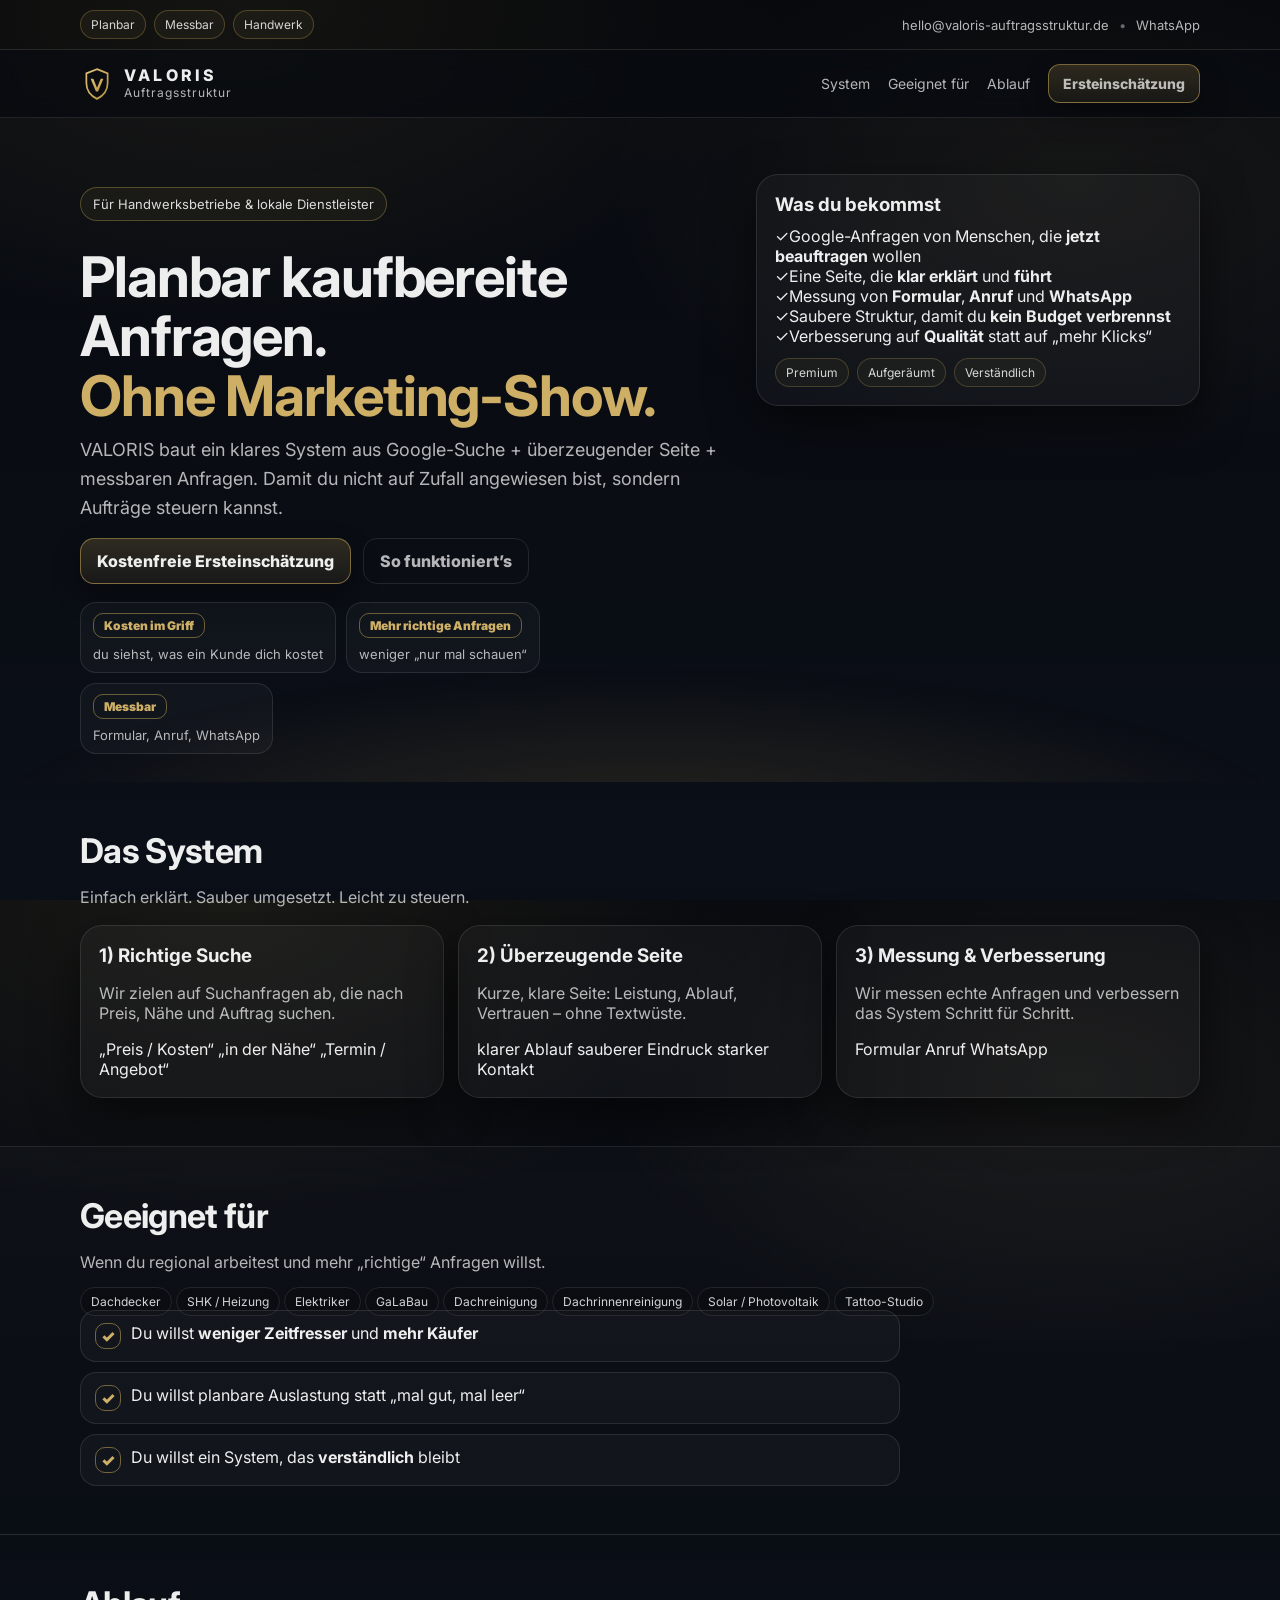
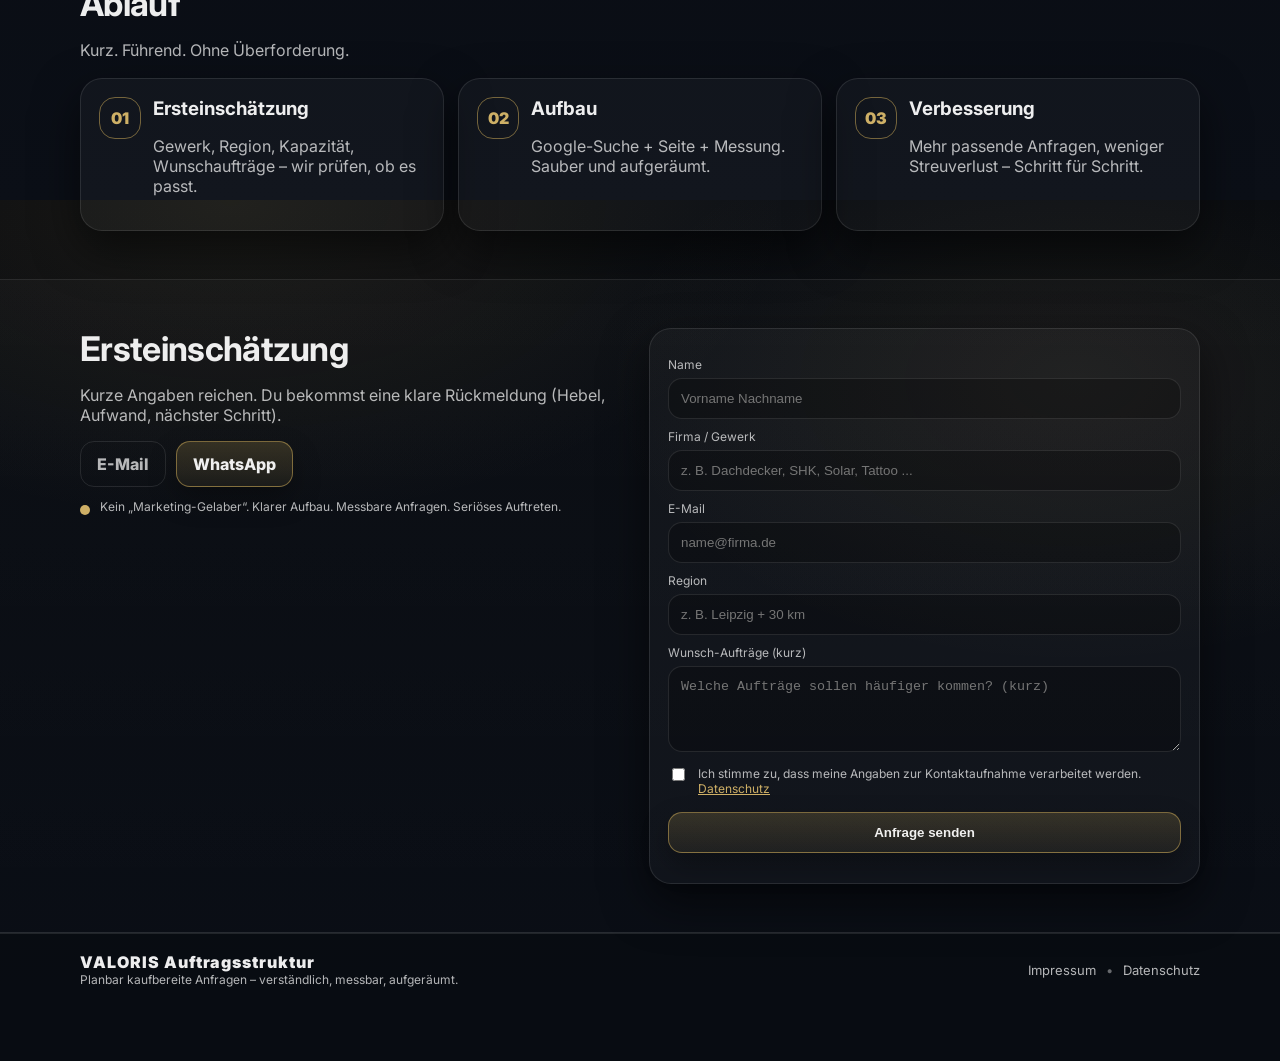
==== commit 83a36155: "Update index.html" ====
--- a/index.html
+++ b/index.html
@@ -4,11 +4,11 @@
   <meta charset="utf-8" />
   <meta name="viewport" content="width=device-width,initial-scale=1" />
 
-  <title>VALORIS Auftragsstruktur | Planbar kaufbereite Anfragen für Handwerksbetriebe</title>
-  <meta name="description" content="VALORIS baut Performance-Systeme für Handwerksbetriebe: kaufbereite Anfragen planbar über Google-Suche – messbar bis Kosten pro Kunde." />
+  <title>VALORIS Auftragsstruktur | Planbar kaufbereite Anfragen für Handwerk & Dienstleister</title>
+  <meta name="description" content="VALORIS baut ein System für planbar kaufbereite Anfragen über Google – verständlich, messbar und ohne Marketing-Show." />
 
   <meta property="og:title" content="VALORIS Auftragsstruktur" />
-  <meta property="og:description" content="Planbar kaufbereite Anfragen für Handwerksbetriebe – messbar bis Kosten pro Kunde." />
+  <meta property="og:description" content="Planbar kaufbereite Anfragen – verständlich, messbar, aufgeräumt." />
   <meta property="og:type" content="website" />
 
   <link rel="preconnect" href="https://fonts.googleapis.com">
@@ -18,18 +18,18 @@
 </head>
 
 <body>
-  <!-- Topline (minimal, seriös) -->
+  <!-- Topline -->
   <div class="topline">
     <div class="container topline__inner">
       <div class="topline__left">
-        <span class="pill">Performance</span>
+        <span class="pill">Planbar</span>
         <span class="pill">Messbar</span>
         <span class="pill">Handwerk</span>
       </div>
       <div class="topline__right">
         <a class="link" href="mailto:hello@valoris-auftragsstruktur.de">hello@valoris-auftragsstruktur.de</a>
         <span class="sep">•</span>
-        <a class="link" href="https://wa.me/4915254190819?text=Hallo%20VALORIS%2C%20ich%20m%C3%B6chte%20eine%20kurze%20Performance-Ersteinsch%C3%A4tzung." target="_blank" rel="noopener">WhatsApp</a>
+        <a class="link" href="https://wa.me/4915254190819?text=Hallo%20VALORIS%2C%20ich%20m%C3%B6chte%20eine%20kurze%20Ersteinsch%C3%A4tzung%20f%C3%BCr%20mehr%20kaufbereite%20Anfragen." target="_blank" rel="noopener">WhatsApp</a>
       </div>
     </div>
   </div>
@@ -59,7 +59,7 @@
 
       <nav class="nav" aria-label="Hauptnavigation">
         <a href="#system">System</a>
-        <a href="#kpis">KPIs</a>
+        <a href="#geeignet">Geeignet für</a>
         <a href="#ablauf">Ablauf</a>
         <a href="#kontakt" class="btn btn--small">Ersteinschätzung</a>
       </nav>
@@ -71,7 +71,7 @@
 
     <div class="mobile-nav" hidden>
       <a href="#system">System</a>
-      <a href="#kpis">KPIs</a>
+      <a href="#geeignet">Geeignet für</a>
       <a href="#ablauf">Ablauf</a>
       <a href="#kontakt">Ersteinschätzung</a>
     </div>
@@ -80,56 +80,60 @@
   <!-- Sticky CTA (mobile) -->
   <div class="sticky">
     <a class="sticky__btn sticky__btn--ghost" href="mailto:hello@valoris-auftragsstruktur.de">E-Mail</a>
-    <a class="sticky__btn" href="https://wa.me/4915254190819?text=Hallo%20VALORIS%2C%20ich%20m%C3%B6chte%20eine%20kurze%20Performance-Ersteinsch%C3%A4tzung." target="_blank" rel="noopener">WhatsApp</a>
+    <a class="sticky__btn" href="https://wa.me/4915254190819?text=Hallo%20VALORIS%2C%20ich%20m%C3%B6chte%20eine%20kurze%20Ersteinsch%C3%A4tzung%20f%C3%BCr%20mehr%20kaufbereite%20Anfragen." target="_blank" rel="noopener">WhatsApp</a>
   </div>
 
   <main id="top">
-    <!-- HERO (kurz, dominant) -->
+    <!-- HERO -->
     <section class="hero">
       <div class="container hero__grid">
         <div class="hero__left">
-          <p class="badge">Performance-Systeme für Handwerksbetriebe</p>
-          <h1>Planbar kaufbereite Anfragen.<br><span class="h1-accent">Messbar bis Kosten pro Kunde.</span></h1>
+          <p class="badge">Für Handwerksbetriebe & lokale Dienstleister</p>
+
+          <h1>Planbar kaufbereite Anfragen.<br><span class="h1-accent">Ohne Marketing-Show.</span></h1>
+
           <p class="lead">
-            Keine Marketing-Show. VALORIS baut eine saubere Google-Suchstruktur (Ads + Landingpage + Tracking),
-            damit du Nachfrage steuerst statt hoffst.
+            VALORIS baut ein klares System aus Google-Suche + überzeugender Seite + messbaren Anfragen.
+            Damit du nicht auf Zufall angewiesen bist, sondern Aufträge steuern kannst.
           </p>
 
           <div class="cta">
             <a class="btn" href="#kontakt">Kostenfreie Ersteinschätzung</a>
-            <a class="btn btn--ghost" href="#system">System ansehen</a>
-          </div>
-
-          <div class="kpi-strip" aria-label="Key Performance Indicators">
+            <a class="btn btn--ghost" href="#system">So funktioniert’s</a>
+          </div>
+
+          <div class="kpi-strip" aria-label="Kernpunkte">
             <div class="kpi">
-              <div class="kpi__top">CPA</div>
-              <div class="kpi__bottom">Kosten pro Kunde</div>
+              <div class="kpi__top">Kosten im Griff</div>
+              <div class="kpi__bottom">du siehst, was ein Kunde dich kostet</div>
             </div>
             <div class="kpi">
-              <div class="kpi__top">CVR</div>
-              <div class="kpi__bottom">Conversion Landingpage</div>
+              <div class="kpi__top">Mehr richtige Anfragen</div>
+              <div class="kpi__bottom">weniger „nur mal schauen“</div>
             </div>
             <div class="kpi">
-              <div class="kpi__top">Intent</div>
-              <div class="kpi__bottom">Käufer-Keywords</div>
+              <div class="kpi__top">Messbar</div>
+              <div class="kpi__bottom">Formular, Anruf, WhatsApp</div>
             </div>
           </div>
         </div>
 
         <aside class="hero__right">
           <div class="box">
-            <h3>Was du bekommst (kurz)</h3>
-            <ul class="list">
-              <li><span class="dot"></span>Keyword-Cluster nach Kaufintention</li>
-              <li><span class="dot"></span>Landingpage-Struktur, die abschließt</li>
-              <li><span class="dot"></span>Tracking: Formular / Anruf / WhatsApp</li>
-              <li><span class="dot"></span>Google Ads Setup inkl. Negatives</li>
-              <li><span class="dot"></span>Optimierung auf CPA (nicht auf Klicks)</li>
-            </ul>
+            <h3>Was du bekommst</h3>
+
+            <div class="keypoints">
+              <div class="kp"><span class="kp__icon">✓</span><span>Google-Anfragen von Menschen, die <strong>jetzt beauftragen</strong> wollen</span></div>
+              <div class="kp"><span class="kp__icon">✓</span><span>Eine Seite, die <strong>klar erklärt</strong> und <strong>führt</strong></span></div>
+              <div class="kp"><span class="kp__icon">✓</span><span>Messung von <strong>Formular</strong>, <strong>Anruf</strong> und <strong>WhatsApp</strong></span></div>
+              <div class="kp"><span class="kp__icon">✓</span><span>Saubere Struktur, damit du <strong>kein Budget verbrennst</strong></span></div>
+              <div class="kp"><span class="kp__icon">✓</span><span>Verbesserung auf <strong>Qualität</strong> statt auf „mehr Klicks“</span></div>
+            </div>
+
             <div class="box__mini">
-              <span class="mini">Fokus: Handwerk</span>
-              <span class="mini">Messbar</span>
-              <span class="mini">Performance</span>
+              <span class="mini">Premium</span>
+              <span class="mini">Aufgeräumt</span>
+              <span class="mini">Verständlich</span>
             </div>
           </div>
         </aside>
@@ -138,85 +142,81 @@
       <div class="glow" aria-hidden="true"></div>
     </section>
 
-    <!-- SYSTEM (minimal: 3 Karten) -->
+    <!-- SYSTEM -->
     <section id="system" class="section">
       <div class="container">
         <div class="head">
           <h2>Das System</h2>
-          <p class="muted">3 Bausteine. Sauber. Steuerbar. Ohne Overload.</p>
+          <p class="muted">Einfach erklärt. Sauber umgesetzt. Leicht zu steuern.</p>
         </div>
 
         <div class="cards">
           <article class="card">
-            <h3>1) Nachfrage-Logik</h3>
-            <p class="muted">Wir kaufen Intention – nicht Reichweite.</p>
-            <ul class="list list--compact">
-              <li><span class="dot"></span>„Kosten / Preis / in [Stadt]“</li>
-              <li><span class="dot"></span>Cluster + Negatives</li>
-              <li><span class="dot"></span>Wettbewerb & CPC-Realität</li>
-            </ul>
+            <h3>1) Richtige Suche</h3>
+            <p class="muted">Wir zielen auf Suchanfragen ab, die nach Preis, Nähe und Auftrag suchen.</p>
+            <div class="subpoints">
+              <span class="sp">„Preis / Kosten“</span>
+              <span class="sp">„in der Nähe“</span>
+              <span class="sp">„Termin / Angebot“</span>
+            </div>
           </article>
 
           <article class="card">
-            <h3>2) Conversion-Struktur</h3>
-            <p class="muted">Landingpage, die Vertrauen aufbaut und führt.</p>
-            <ul class="list list--compact">
-              <li><span class="dot"></span>klare Leistung & Ablauf</li>
-              <li><span class="dot"></span>Einwand-Reduktion</li>
-              <li><span class="dot"></span>dominanter CTA</li>
-            </ul>
+            <h3>2) Überzeugende Seite</h3>
+            <p class="muted">Kurze, klare Seite: Leistung, Ablauf, Vertrauen – ohne Textwüste.</p>
+            <div class="subpoints">
+              <span class="sp">klarer Ablauf</span>
+              <span class="sp">sauberer Eindruck</span>
+              <span class="sp">starker Kontakt</span>
+            </div>
           </article>
 
           <article class="card">
-            <h3>3) Tracking & Steuerung</h3>
-            <p class="muted">Entscheidungen auf Zahlen, nicht Gefühl.</p>
-            <ul class="list list--compact">
-              <li><span class="dot"></span>Form / Call / WhatsApp Events</li>
-              <li><span class="dot"></span>CPA-Fokus (Kosten pro Kunde)</li>
-              <li><span class="dot"></span>Reporting in Klartext</li>
-            </ul>
+            <h3>3) Messung & Verbesserung</h3>
+            <p class="muted">Wir messen echte Anfragen und verbessern das System Schritt für Schritt.</p>
+            <div class="subpoints">
+              <span class="sp">Formular</span>
+              <span class="sp">Anruf</span>
+              <span class="sp">WhatsApp</span>
+            </div>
           </article>
         </div>
       </div>
     </section>
 
-    <!-- KPI / BEWEIS (sehr reduziert, dafür scharf) -->
-    <section id="kpis" class="section section--dark">
+    <!-- GEEIGNET FÜR (kurz, nicht überladen) -->
+    <section id="geeignet" class="section section--dark">
       <div class="container">
         <div class="head">
-          <h2>Woran du Qualität erkennst</h2>
-          <p class="muted">Wenn diese Punkte fehlen, verbrennt dein Betrieb Budget.</p>
-        </div>
-
-        <div class="checks">
-          <div class="check"><span class="check__mark">✓</span><span>Messung von <strong>Formular</strong>, <strong>Anruf</strong> und <strong>WhatsApp</strong></span></div>
-          <div class="check"><span class="check__mark">✓</span><span>Keywords nach <strong>Kaufintention</strong> (nicht „Info-Suchende“)</span></div>
-          <div class="check"><span class="check__mark">✓</span><span>Optimierung auf <strong>CPA / Kosten pro Kunde</strong> (nicht Klick-Zahlen)</span></div>
-          <div class="check"><span class="check__mark">✓</span><span>Saubere <strong>Negativ-Keyword</strong> Strategie gegen Streuverlust</span></div>
-        </div>
-
-        <div class="formula">
-          <div class="formula__title">VALORIS-Formel (einfach):</div>
-          <div class="formula__line">
-            <span class="chip">CPC</span>
-            <span class="op">×</span>
-            <span class="chip">1 / CVR</span>
-            <span class="op">×</span>
-            <span class="chip">1 / Close</span>
-            <span class="op">=</span>
-            <span class="chip chip--gold">Kosten pro Kunde</span>
-          </div>
-          <div class="muted small">Wir optimieren die Hebel, die du kontrollieren kannst: Intention, Landingpage, Tracking, Struktur.</div>
-        </div>
-      </div>
-    </section>
-
-    <!-- ABLAUF (3 Schritte, nicht 4+) -->
+          <h2>Geeignet für</h2>
+          <p class="muted">Wenn du regional arbeitest und mehr „richtige“ Anfragen willst.</p>
+        </div>
+
+        <div class="chips">
+          <span class="chip">Dachdecker</span>
+          <span class="chip">SHK / Heizung</span>
+          <span class="chip">Elektriker</span>
+          <span class="chip">GaLaBau</span>
+          <span class="chip">Dachreinigung</span>
+          <span class="chip">Dachrinnenreinigung</span>
+          <span class="chip">Solar / Photovoltaik</span>
+          <span class="chip">Tattoo-Studio</span>
+        </div>
+
+        <div class="checks checks--tight">
+          <div class="check"><span class="check__mark">✓</span><span>Du willst <strong>weniger Zeitfresser</strong> und <strong>mehr Käufer</strong></span></div>
+          <div class="check"><span class="check__mark">✓</span><span>Du willst planbare Auslastung statt „mal gut, mal leer“</span></div>
+          <div class="check"><span class="check__mark">✓</span><span>Du willst ein System, das <strong>verständlich</strong> bleibt</span></div>
+        </div>
+      </div>
+    </section>
+
+    <!-- ABLAUF -->
     <section id="ablauf" class="section">
       <div class="container">
         <div class="head">
           <h2>Ablauf</h2>
-          <p class="muted">Kurz. Führend. Umsetzbar.</p>
+          <p class="muted">Kurz. Führend. Ohne Überforderung.</p>
         </div>
 
         <div class="steps">
@@ -224,50 +224,51 @@
             <div class="step__nr">01</div>
             <div>
               <h3>Ersteinschätzung</h3>
-              <p class="muted">Branche, Region, Kapazität, Ziel – wir prüfen Machbarkeit und Hebel.</p>
+              <p class="muted">Gewerk, Region, Kapazität, Wunschaufträge – wir prüfen, ob es passt.</p>
             </div>
           </div>
 
           <div class="step">
             <div class="step__nr">02</div>
             <div>
-              <h3>Setup</h3>
-              <p class="muted">Landingpage + Tracking + Ads-Struktur. Sauber, messbar, kontrollierbar.</p>
+              <h3>Aufbau</h3>
+              <p class="muted">Google-Suche + Seite + Messung. Sauber und aufgeräumt.</p>
             </div>
           </div>
 
           <div class="step">
             <div class="step__nr">03</div>
             <div>
-              <h3>Optimierung</h3>
-              <p class="muted">CPA runter, Qualität rauf – auf Zahlenbasis, ohne Aktionismus.</p>
-            </div>
-          </div>
-        </div>
-      </div>
-    </section>
-
-    <!-- KONTAKT (Netlify Forms, minimal) -->
+              <h3>Verbesserung</h3>
+              <p class="muted">Mehr passende Anfragen, weniger Streuverlust – Schritt für Schritt.</p>
+            </div>
+          </div>
+        </div>
+      </div>
+    </section>
+
+    <!-- KONTAKT -->
     <section id="kontakt" class="section section--dark">
       <div class="container">
         <div class="contact">
           <div class="contact__left">
             <h2>Ersteinschätzung</h2>
             <p class="muted">
-              Kurze Angaben reichen. Du bekommst eine klare Einschätzung (Hebel, Aufwand, nächster Schritt).
+              Kurze Angaben reichen. Du bekommst eine klare Rückmeldung (Hebel, Aufwand, nächster Schritt).
             </p>
 
             <div class="contact__cta">
               <a class="btn btn--ghost" href="mailto:hello@valoris-auftragsstruktur.de">E-Mail</a>
-              <a class="btn" href="https://wa.me/4915254190819?text=Hallo%20VALORIS%2C%20ich%20m%C3%B6chte%20eine%20kurze%20Performance-Ersteinsch%C3%A4tzung." target="_blank" rel="noopener">WhatsApp</a>
+              <a class="btn" href="https://wa.me/4915254190819?text=Hallo%20VALORIS%2C%20ich%20m%C3%B6chte%20eine%20kurze%20Ersteinsch%C3%A4tzung%20f%C3%BCr%20mehr%20kaufbereite%20Anfragen." target="_blank" rel="noopener">WhatsApp</a>
             </div>
 
             <div class="note">
               <span class="note__dot"></span>
-              <span class="muted small">Fokus: Handwerk. Klarer Performance-Ansatz. Keine Erfolgsgarantie, aber messbare Steuerung.</span>
-            </div>
-          </div>
-
+              <span class="muted small">Kein „Marketing-Gelaber“. Klarer Aufbau. Messbare Anfragen. Seriöses Auftreten.</span>
+            </div>
+          </div>
+
+          <!-- Netlify Forms -->
           <form class="form"
                 name="ersteinschaetzung"
                 method="POST"
@@ -287,7 +288,7 @@
 
             <label>
               <span>Firma / Gewerk</span>
-              <input name="company" required placeholder="z. B. Dachdecker, SHK, GaLaBau ..." />
+              <input name="company" required placeholder="z. B. Dachdecker, SHK, Solar, Tattoo ..." />
             </label>
 
             <label>
@@ -301,8 +302,8 @@
             </label>
 
             <label>
-              <span>Ziel</span>
-              <textarea name="message" rows="4" required placeholder="Welche Aufträge willst du mehr? (kurz)"></textarea>
+              <span>Wunsch-Aufträge (kurz)</span>
+              <textarea name="message" rows="4" required placeholder="Welche Aufträge sollen häufiger kommen? (kurz)"></textarea>
             </label>
 
             <label class="consent">
@@ -325,7 +326,7 @@
     <div class="container footer__inner">
       <div>
         <div class="footer__brand">VALORIS Auftragsstruktur</div>
-        <div class="muted small">Planbar kaufbereite Anfragen für Handwerksbetriebe – messbar bis Kosten pro Kunde.</div>
+        <div class="muted small">Planbar kaufbereite Anfragen – verständlich, messbar, aufgeräumt.</div>
       </div>
       <div class="footer__links">
         <a href="/impressum.html">Impressum</a>
